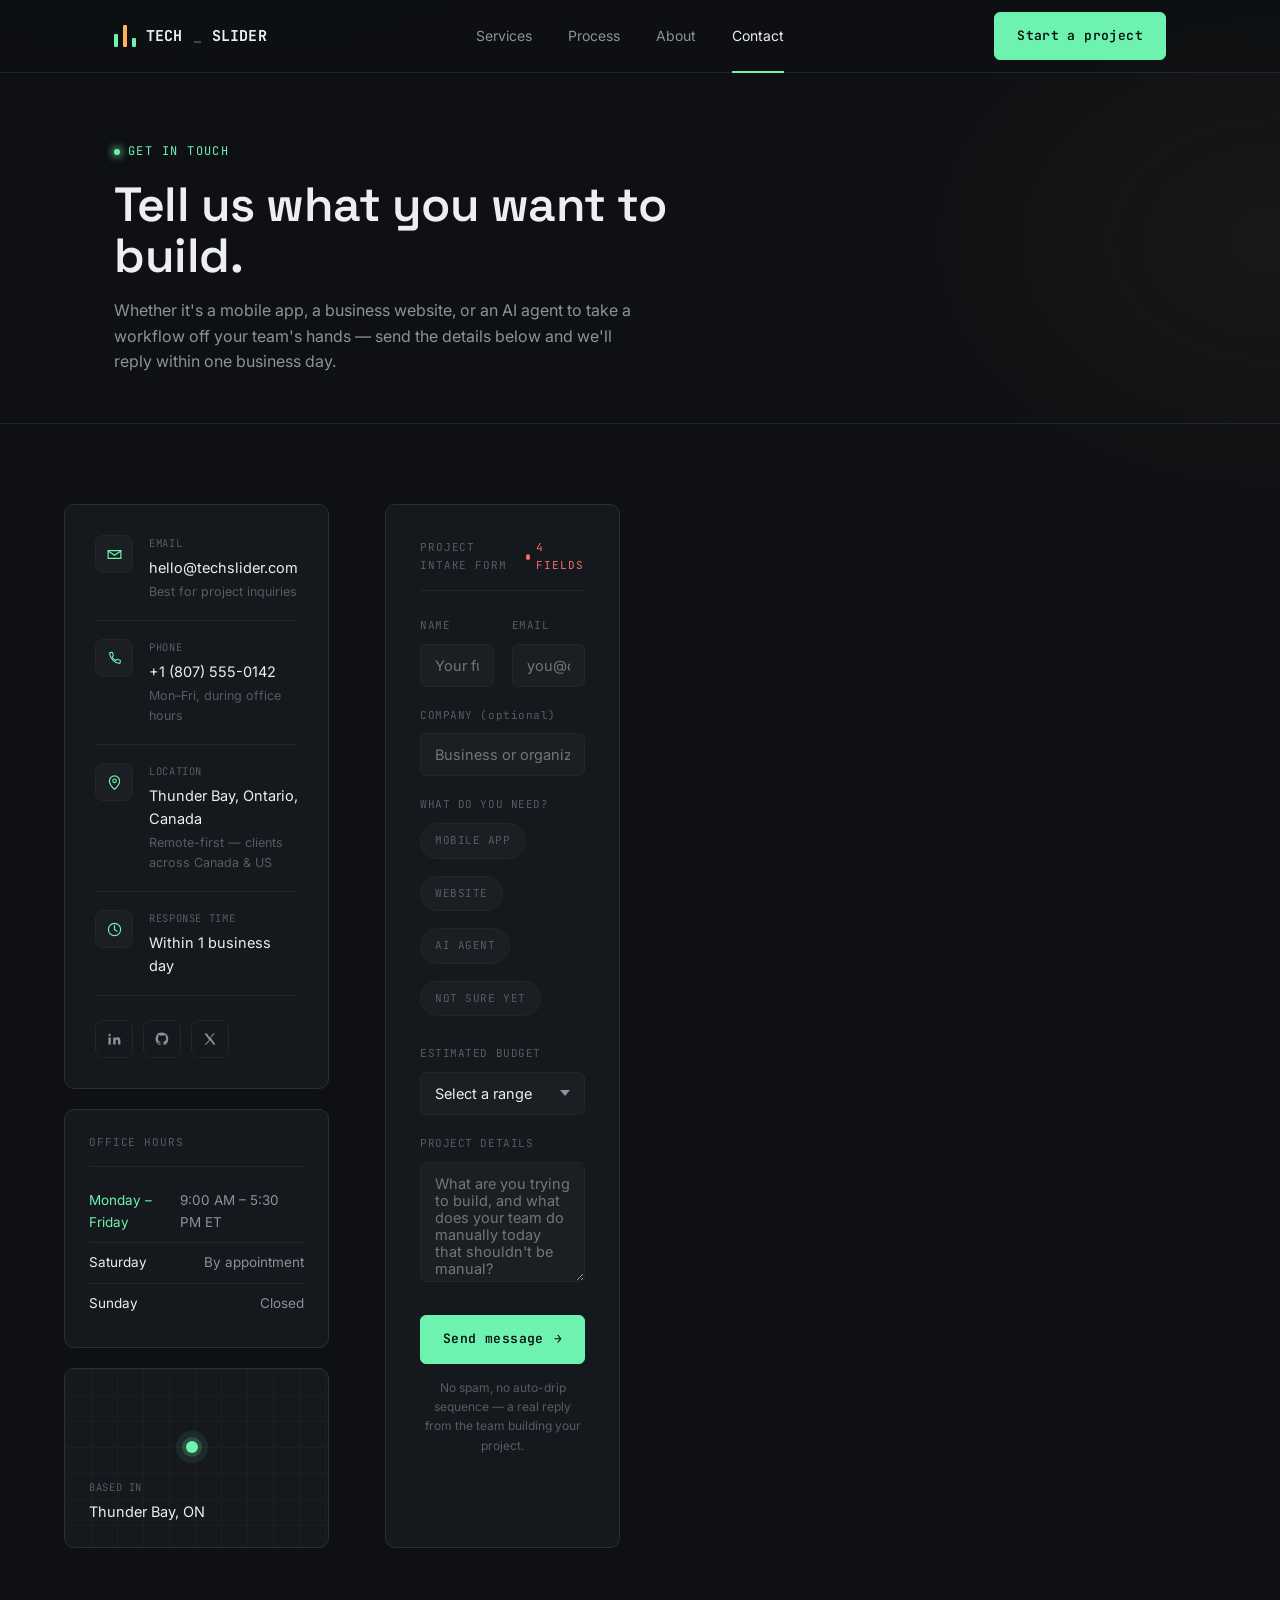
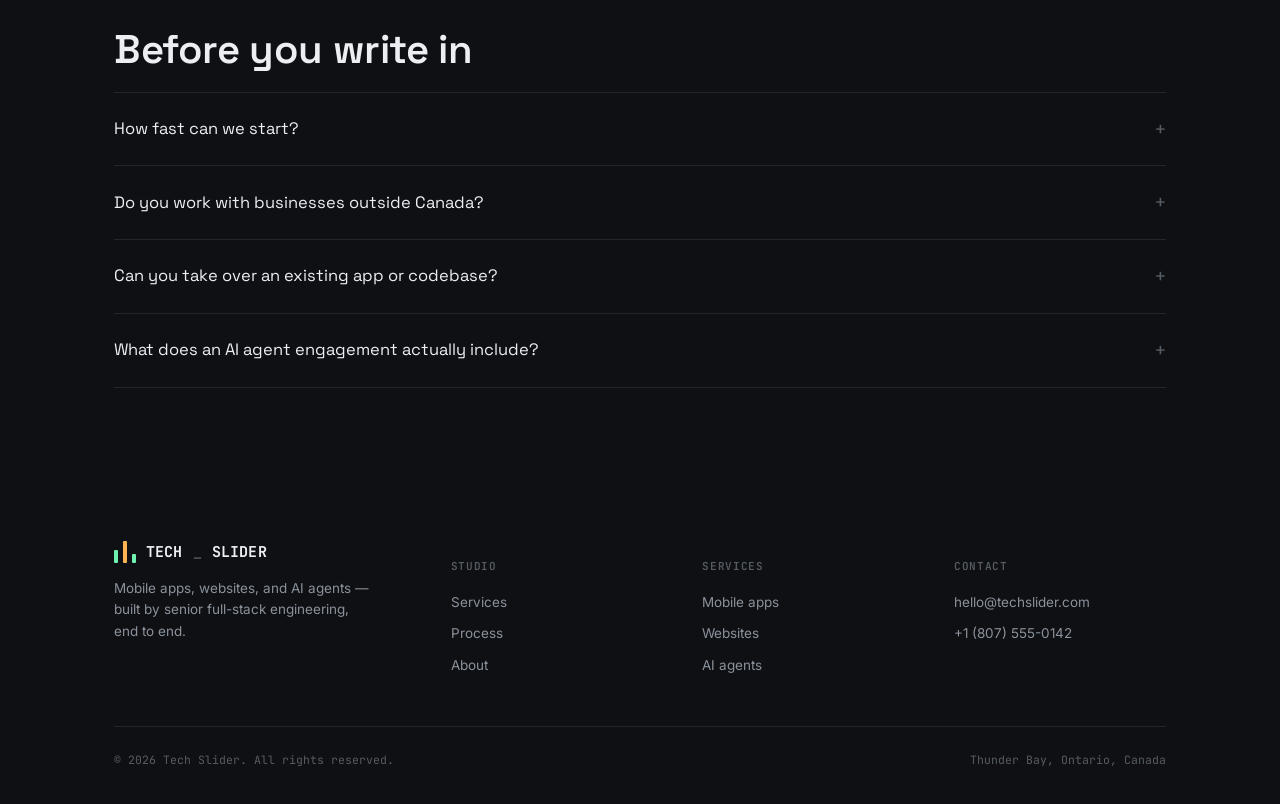
==== contact.html @ cacb7ee8 "update web" ====
<!DOCTYPE html>
<html lang="en">
<head>
<meta charset="UTF-8">
<meta name="viewport" content="width=device-width, initial-scale=1.0">
<title>Contact — Tech Slider</title>
<meta name="description" content="Get in touch with Tech Slider to start a mobile app, website, or AI agent project.">
<link rel="preconnect" href="https://fonts.googleapis.com">
<link href="https://fonts.googleapis.com/css2?family=Space+Grotesk:wght@500;600;700&family=Inter:wght@400;500;600&family=JetBrains+Mono:wght@400;500;600;700&display=swap" rel="stylesheet">
<link rel="stylesheet" href="styles.css">
</head>
<body>

<nav class="nav">
  <div class="wrap">
    <a href="index.html" class="logo">
      <span class="mark"><span></span><span></span><span></span></span>
      TECH<span class="dim">_</span>SLIDER
    </a>
    <div class="nav-links">
      <a href="index.html#services">Services</a>
      <a href="index.html#process">Process</a>
      <a href="index.html#founder">About</a>
      <a href="contact.html" class="active">Contact</a>
    </div>
    <div class="nav-right">
      <a href="contact.html" class="btn btn-primary">Start a project</a>
      <button class="nav-toggle" aria-label="Open menu">
        <svg width="18" height="18" viewBox="0 0 18 18" fill="none"><path d="M2 5h14M2 9h14M2 13h14" stroke="currentColor" stroke-width="1.6" stroke-linecap="round"/></svg>
      </button>
    </div>
  </div>
</nav>

<header class="page-hero">
  <div class="wrap">
    <span class="eyebrow">Get in touch</span>
    <h1>Tell us what you want to build.</h1>
    <p class="lede">Whether it's a mobile app, a business website, or an AI agent to take a workflow off your team's hands — send the details below and we'll reply within one business day.</p>
  </div>
</header>

<section class="contact-grid">
  <div class="wrap" style="display:grid; grid-template-columns: 0.85fr 1.15fr; gap:56px;">

    <div>
      <div class="info-panel">
        <div class="info-row">
          <span class="info-icon">
            <svg viewBox="0 0 20 20" fill="none"><path d="M2.5 5.5h15v9h-15v-9z" stroke="currentColor" stroke-width="1.4"/><path d="M2.5 6l7.5 5 7.5-5" stroke="currentColor" stroke-width="1.4" stroke-linecap="round"/></svg>
          </span>
          <div class="info-text">
            <div class="label">Email</div>
            <div class="value"><a href="mailto:hello@techslider.com">hello@techslider.com</a></div>
            <div class="sub">Best for project inquiries</div>
          </div>
        </div>
        <div class="info-row">
          <span class="info-icon">
            <svg viewBox="0 0 20 20" fill="none"><path d="M4 3.5c.5 3 1.7 6 4 8.3s5.3 3.5 8.3 4l.7-2.6a1.2 1.2 0 0 0-.9-1.4l-2.6-.7a1.2 1.2 0 0 0-1.2.3l-1 1a10 10 0 0 1-4.1-4.1l1-1a1.2 1.2 0 0 0 .3-1.2l-.7-2.6A1.2 1.2 0 0 0 6.4 2.8L4 3.5z" stroke="currentColor" stroke-width="1.3" stroke-linejoin="round"/></svg>
          </span>
          <div class="info-text">
            <div class="label">Phone</div>
            <div class="value"><a href="tel:+18075550142">+1 (807) 555-0142</a></div>
            <div class="sub">Mon–Fri, during office hours</div>
          </div>
        </div>
        <div class="info-row">
          <span class="info-icon">
            <svg viewBox="0 0 20 20" fill="none"><path d="M10 18s6-5.2 6-9.8A6 6 0 0 0 4 8.2C4 12.8 10 18 10 18z" stroke="currentColor" stroke-width="1.4"/><circle cx="10" cy="8" r="2.1" stroke="currentColor" stroke-width="1.3"/></svg>
          </span>
          <div class="info-text">
            <div class="label">Location</div>
            <div class="value">Thunder Bay, Ontario, Canada</div>
            <div class="sub">Remote-first — clients across Canada &amp; US</div>
          </div>
        </div>
        <div class="info-row">
          <span class="info-icon">
            <svg viewBox="0 0 20 20" fill="none"><circle cx="10" cy="10" r="7.2" stroke="currentColor" stroke-width="1.4"/><path d="M10 5.5V10l3 2" stroke="currentColor" stroke-width="1.4" stroke-linecap="round"/></svg>
          </span>
          <div class="info-text">
            <div class="label">Response time</div>
            <div class="value">Within 1 business day</div>
          </div>
        </div>

        <div class="social-row">
          <a href="#" aria-label="LinkedIn">
            <svg viewBox="0 0 20 20" fill="currentColor"><path d="M4.5 3.5a1.5 1.5 0 1 1 0 3 1.5 1.5 0 0 1 0-3zM3 8h3v9H3V8zm5.5 0h2.9v1.3h.04c.4-.76 1.4-1.56 2.9-1.56 3.1 0 3.66 2 3.66 4.65V17h-3v-4.1c0-1-.02-2.3-1.4-2.3-1.4 0-1.6 1.1-1.6 2.2V17h-3V8z"/></svg>
          </a>
          <a href="#" aria-label="GitHub">
            <svg viewBox="0 0 20 20" fill="currentColor"><path d="M10 2a8 8 0 0 0-2.53 15.6c.4.08.55-.17.55-.38v-1.5c-2.23.48-2.7-1.07-2.7-1.07-.36-.93-.9-1.18-.9-1.18-.73-.5.06-.5.06-.5.82.06 1.25.84 1.25.84.72 1.24 1.9.88 2.36.67.07-.53.28-.88.5-1.08-1.78-.2-3.65-.9-3.65-3.98 0-.88.31-1.6.83-2.16-.08-.2-.36-1.02.08-2.13 0 0 .67-.22 2.2.83a7.6 7.6 0 0 1 4 0c1.53-1.05 2.2-.83 2.2-.83.44 1.11.16 1.93.08 2.13.52.56.83 1.28.83 2.16 0 3.1-1.87 3.77-3.66 3.97.29.25.55.74.55 1.5v2.22c0 .21.15.47.56.38A8 8 0 0 0 10 2z"/></svg>
          </a>
          <a href="#" aria-label="X (Twitter)">
            <svg viewBox="0 0 20 20" fill="currentColor"><path d="M3 3l6.1 8.2L3.4 17h1.9l5-5.4 3.7 5.4H17l-6.3-8.6L16.1 3h-1.9l-4.6 5-3.4-5H3z"/></svg>
          </a>
        </div>
      </div>

      <div class="side-panels">
        <div class="mini-panel">
          <div class="console-head" style="margin-bottom:14px; padding-bottom:14px;">
            <span>Office Hours</span>
          </div>
          <div class="hours-row today"><span class="day">Monday – Friday</span><span>9:00 AM – 5:30 PM ET</span></div>
          <div class="hours-row"><span class="day">Saturday</span><span>By appointment</span></div>
          <div class="hours-row"><span class="day">Sunday</span><span>Closed</span></div>
        </div>

        <div class="mini-panel locale-panel">
          <div class="locale-grid"></div>
          <div class="locale-pin"></div>
          <div class="info-text">
            <div class="label">Based in</div>
            <div class="value">Thunder Bay, ON</div>
          </div>
        </div>
      </div>
    </div>

    <div class="form-panel">
      <div class="console-head">
        <span>Project Intake Form</span>
        <span class="rec">4 fields</span>
      </div>
      <form id="contact-form">
        <div class="field-row">
          <div class="field">
            <label for="name">Name</label>
            <input type="text" id="name" name="name" placeholder="Your full name" required>
          </div>
          <div class="field">
            <label for="email">Email</label>
            <input type="email" id="email" name="email" placeholder="you@company.com" required>
          </div>
        </div>

        <div class="field">
          <label for="company">Company <span style="text-transform:none; color:var(--text-faint);">(optional)</span></label>
          <input type="text" id="company" name="company" placeholder="Business or organization">
        </div>

        <div class="field">
          <label>What do you need?</label>
          <div class="chip-select">
            <label class="chip"><input type="radio" name="project-type" value="mobile"> Mobile app</label>
            <label class="chip"><input type="radio" name="project-type" value="website"> Website</label>
            <label class="chip"><input type="radio" name="project-type" value="ai-agent"> AI agent</label>
            <label class="chip"><input type="radio" name="project-type" value="not-sure"> Not sure yet</label>
          </div>
        </div>

        <div class="field" style="margin-top:20px;">
          <label for="budget">Estimated budget</label>
          <select id="budget" name="budget">
            <option value="">Select a range</option>
            <option value="under-5k">Under $5,000</option>
            <option value="5k-15k">$5,000 – $15,000</option>
            <option value="15k-40k">$15,000 – $40,000</option>
            <option value="40k-plus">$40,000+</option>
          </select>
        </div>

        <div class="field">
          <label for="message">Project details</label>
          <textarea id="message" name="message" placeholder="What are you trying to build, and what does your team do manually today that shouldn't be manual?" required></textarea>
        </div>

        <button type="submit" class="btn btn-primary form-submit">Send message <span class="arrow">→</span></button>
        <p class="form-note">No spam, no auto-drip sequence — a real reply from the team building your project.</p>
        <div class="form-success" id="form-success">
          <svg viewBox="0 0 20 20" fill="none"><circle cx="10" cy="10" r="8" stroke="currentColor" stroke-width="1.4"/><path d="M6.5 10.3l2.3 2.3 4.7-5" stroke="currentColor" stroke-width="1.4" stroke-linecap="round" stroke-linejoin="round"/></svg>
          <span>Message ready — your email client should have opened. If not, write to <strong>hello@techslider.com</strong> directly.</span>
        </div>
      </form>
    </div>

  </div>
</section>

<section class="faq-band" id="faq">
  <div class="wrap">
    <div class="section-head" style="margin-bottom:20px;">
      <h2>Before you write in</h2>
    </div>
    <div class="faq-list">
      <div class="faq-item">
        <button class="faq-q">How fast can we start?<span class="plus">+</span></button>
        <div class="faq-a"><p>Most projects begin discovery within a week of the first call, once scope and timeline are agreed.</p></div>
      </div>
      <div class="faq-item">
        <button class="faq-q">Do you work with businesses outside Canada?<span class="plus">+</span></button>
        <div class="faq-a"><p>Yes — the studio is remote-first and works with clients across Canada and the US on Eastern-friendly hours.</p></div>
      </div>
      <div class="faq-item">
        <button class="faq-q">Can you take over an existing app or codebase?<span class="plus">+</span></button>
        <div class="faq-a"><p>Yes. We start with a short technical review before quoting, so estimates reflect the code as it actually is.</p></div>
      </div>
      <div class="faq-item">
        <button class="faq-q">What does an AI agent engagement actually include?<span class="plus">+</span></button>
        <div class="faq-a"><p>Mapping the workflow, building the agent against your real tools and data, and a tuning period after launch to fix edge cases.</p></div>
      </div>
    </div>
  </div>
</section>

<footer>
  <div class="wrap">
    <div class="foot-top">
      <div class="foot-brand">
        <a href="index.html" class="logo">
          <span class="mark"><span></span><span></span><span></span></span>
          TECH<span class="dim">_</span>SLIDER
        </a>
        <p>Mobile apps, websites, and AI agents — built by senior full-stack engineering, end to end.</p>
      </div>
      <div class="foot-col">
        <h5>Studio</h5>
        <a href="index.html#services">Services</a>
        <a href="index.html#process">Process</a>
        <a href="index.html#founder">About</a>
      </div>
      <div class="foot-col">
        <h5>Services</h5>
        <a href="index.html#services">Mobile apps</a>
        <a href="index.html#services">Websites</a>
        <a href="index.html#services">AI agents</a>
      </div>
      <div class="foot-col">
        <h5>Contact</h5>
        <a href="mailto:hello@techslider.com">hello@techslider.com</a>
        <a href="tel:+18075550142">+1 (807) 555-0142</a>
      </div>
    </div>
    <div class="foot-bottom">
      <span>© <span id="year">2026</span> Tech Slider. All rights reserved.</span>
      <span>Thunder Bay, Ontario, Canada</span>
    </div>
  </div>
</footer>

<script src="script.js"></script>
</body>
</html>
---- styles.css ----
/* ==========================================================================
   TECH SLIDER — design tokens
   Concept: a mixing console. The company name is taken literally — every
   section reads like a channel strip on a hardware mixer, with faders,
   meters, and channel numbers standing in for services and process steps.
   ========================================================================== */

:root {
  /* color */
  --ink:        #0E1013;   /* page background */
  --panel:      #15181C;   /* raised panel background */
  --panel-2:    #1B1F24;   /* deeper inset panel */
  --line:       #2B2F35;   /* hairline dividers */
  --line-soft:  #22262B;
  --text:       #ECEEF1;   /* primary text */
  --text-muted: #8B929C;   /* secondary text */
  --text-faint: #565C64;   /* tertiary / labels */
  --signal:     #6EF2B0;   /* mint signal-green — primary accent */
  --signal-dim: #3E8A6B;
  --amber:      #FFB454;   /* secondary accent — warm signal */
  --red-peak:   #FF6B6B;   /* peak / alert accent, used sparingly */

  /* type */
  --font-display: 'Space Grotesk', 'Arial Narrow', sans-serif;
  --font-body:    'Inter', -apple-system, BlinkMacSystemFont, sans-serif;
  --font-mono:    'JetBrains Mono', 'SFMono-Regular', Consolas, monospace;

  /* layout */
  --max: 1180px;
  --edge: clamp(20px, 5vw, 64px);
  --radius: 10px;
  --radius-sm: 6px;
}

@media (prefers-reduced-motion: no-preference) {
  :root { --transition-base: 220ms cubic-bezier(.4,0,.2,1); }
}
@media (prefers-reduced-motion: reduce) {
  :root { --transition-base: 0ms; }
}

* { box-sizing: border-box; }
html { scroll-behavior: smooth; }
@media (prefers-reduced-motion: reduce) {
  html { scroll-behavior: auto; }
  *, *::before, *::after { animation-duration: 0.01ms !important; animation-iteration-count: 1 !important; transition-duration: 0.01ms !important; }
}

body {
  margin: 0;
  background: var(--ink);
  background-image:
    radial-gradient(ellipse 900px 500px at 15% -10%, rgba(110,242,176,0.06), transparent 60%),
    radial-gradient(ellipse 700px 500px at 100% 10%, rgba(255,180,84,0.05), transparent 55%);
  color: var(--text);
  font-family: var(--font-body);
  font-size: 16px;
  line-height: 1.6;
  -webkit-font-smoothing: antialiased;
}

img, svg { display: block; max-width: 100%; }
a { color: inherit; text-decoration: none; }
button { font: inherit; }

::selection { background: var(--signal); color: #06110C; }

:focus-visible {
  outline: 2px solid var(--signal);
  outline-offset: 3px;
  border-radius: 3px;
}

.wrap {
  max-width: var(--max);
  margin: 0 auto;
  padding-left: var(--edge);
  padding-right: var(--edge);
}

.eyebrow {
  font-family: var(--font-mono);
  font-size: 12px;
  letter-spacing: 0.12em;
  text-transform: uppercase;
  color: var(--signal);
  display: inline-flex;
  align-items: center;
  gap: 8px;
}
.eyebrow::before {
  content: "";
  width: 6px;
  height: 6px;
  border-radius: 50%;
  background: var(--signal);
  box-shadow: 0 0 8px 1px var(--signal);
}

h1, h2, h3, h4 {
  font-family: var(--font-display);
  font-weight: 600;
  letter-spacing: -0.01em;
  line-height: 1.08;
  margin: 0;
  color: var(--text);
}

p { margin: 0; color: var(--text-muted); }

.section-head {
  display: flex;
  flex-wrap: wrap;
  align-items: flex-end;
  justify-content: space-between;
  gap: 24px;
  margin-bottom: 48px;
}
.section-head h2 { font-size: clamp(28px, 4vw, 40px); max-width: 620px; }
.section-head .desc { max-width: 380px; font-size: 15px; }

/* ---- buttons ---- */
.btn {
  display: inline-flex;
  align-items: center;
  gap: 10px;
  font-family: var(--font-mono);
  font-size: 13px;
  letter-spacing: 0.03em;
  padding: 13px 22px;
  border-radius: var(--radius-sm);
  border: 1px solid var(--line);
  cursor: pointer;
  transition: border-color var(--transition-base), transform var(--transition-base), background var(--transition-base);
  white-space: nowrap;
}
.btn-primary {
  background: var(--signal);
  color: #06120C;
  border-color: var(--signal);
  font-weight: 600;
}
.btn-primary:hover { transform: translateY(-1px); box-shadow: 0 8px 24px -8px rgba(110,242,176,0.5); }
.btn-ghost {
  background: transparent;
  color: var(--text);
}
.btn-ghost:hover { border-color: var(--text-faint); background: var(--panel); }
.btn-ghost .arrow, .btn-primary .arrow { transition: transform var(--transition-base); }
.btn:hover .arrow { transform: translateX(3px); }

/* ==========================================================================
   NAV
   ========================================================================== */
.nav {
  position: sticky;
  top: 0;
  z-index: 50;
  background: rgba(14,16,19,0.82);
  backdrop-filter: blur(10px);
  border-bottom: 1px solid var(--line-soft);
}
.nav .wrap {
  display: flex;
  align-items: center;
  justify-content: space-between;
  height: 72px;
}
.logo {
  display: flex;
  align-items: center;
  gap: 10px;
  font-family: var(--font-mono);
  font-size: 15px;
  font-weight: 700;
  letter-spacing: 0.01em;
}
.logo .mark {
  width: 22px;
  height: 22px;
  position: relative;
}
.logo .mark span {
  position: absolute;
  bottom: 0;
  width: 4px;
  background: var(--signal);
  border-radius: 1px;
}
.logo .mark span:nth-child(1) { left: 0;  height: 60%; }
.logo .mark span:nth-child(2) { left: 9px; height: 100%; background: var(--amber); }
.logo .mark span:nth-child(3) { left: 18px; height: 40%; }
.logo .dim { color: var(--text-faint); font-weight: 500; }

.nav-links {
  display: flex;
  gap: 36px;
  font-size: 14px;
  color: var(--text-muted);
}
.nav-links a { transition: color var(--transition-base); position: relative; }
.nav-links a:hover, .nav-links a.active { color: var(--text); }
.nav-links a.active::after {
  content: "";
  position: absolute;
  left: 0; right: 0; bottom: -26px;
  height: 2px;
  background: var(--signal);
}
.nav-right { display: flex; align-items: center; gap: 20px; }
.nav-toggle {
  display: none;
  background: none;
  border: 1px solid var(--line);
  border-radius: var(--radius-sm);
  width: 40px; height: 40px;
  color: var(--text);
  align-items: center;
  justify-content: center;
}

@media (max-width: 860px) {
  .nav-links { display: none; }
  .nav-toggle { display: flex; }
}

/* ==========================================================================
   HERO / CONSOLE
   ========================================================================== */
.hero {
  padding: 76px 0 60px;
  border-bottom: 1px solid var(--line-soft);
}
.hero .wrap {
  display: grid;
  grid-template-columns: 1.1fr 0.9fr;
  gap: 56px;
  align-items: center;
}
.hero-copy h1 { font-size: clamp(34px, 5vw, 56px); margin-top: 18px; }
.hero-copy h1 .accent { color: var(--signal); }
.hero-copy .lede {
  margin-top: 20px;
  font-size: 17px;
  max-width: 480px;
}
.hero-actions {
  display: flex;
  gap: 14px;
  margin-top: 34px;
  flex-wrap: wrap;
}

/* console panel */
.console {
  background: linear-gradient(180deg, var(--panel), var(--panel-2));
  border: 1px solid var(--line);
  border-radius: var(--radius);
  padding: 26px 22px 20px;
  box-shadow: 0 30px 60px -30px rgba(0,0,0,0.6), inset 0 1px 0 rgba(255,255,255,0.03);
}
.console-head {
  display: flex;
  justify-content: space-between;
  align-items: center;
  font-family: var(--font-mono);
  font-size: 11px;
  letter-spacing: 0.08em;
  text-transform: uppercase;
  color: var(--text-faint);
  padding-bottom: 16px;
  margin-bottom: 20px;
  border-bottom: 1px solid var(--line-soft);
}
.console-head .rec { display: flex; align-items: center; gap: 6px; color: var(--red-peak); }
.console-head .rec::before {
  content: "";
  width: 6px; height: 6px; border-radius: 50%;
  background: var(--red-peak);
  animation: pulse 1.6s ease-in-out infinite;
}
@keyframes pulse { 0%,100% { opacity: 1; } 50% { opacity: 0.25; } }

.channels {
  display: grid;
  grid-template-columns: repeat(3, 1fr);
  gap: 14px;
}
.channel {
  background: var(--panel-2);
  border: 1px solid var(--line-soft);
  border-radius: var(--radius-sm);
  padding: 14px 10px 16px;
  display: flex;
  flex-direction: column;
  align-items: center;
  gap: 12px;
}
.channel .ch-num {
  font-family: var(--font-mono);
  font-size: 10px;
  color: var(--text-faint);
  letter-spacing: 0.06em;
}
.channel .ch-name {
  font-family: var(--font-mono);
  font-size: 11px;
  text-align: center;
  color: var(--text-muted);
  min-height: 28px;
  letter-spacing: 0.02em;
}
.fader-track {
  position: relative;
  height: 150px;
  width: 34px;
  display: flex;
  justify-content: center;
}
.fader-track input[type="range"] {
  -webkit-appearance: slider-vertical;
  appearance: slider-vertical;
  writing-mode: vertical-lr;
  direction: rtl;
  width: 28px;
  height: 150px;
  background: transparent;
  cursor: ns-resize;
}
/* track */
.fader-track input[type="range"] {
  --tint: var(--signal);
}
.fader-track input[type="range"]::-webkit-slider-runnable-track {
  width: 4px;
  background: var(--line);
  border-radius: 3px;
}
.fader-track input[type="range"]::-webkit-slider-thumb {
  -webkit-appearance: none;
  width: 26px;
  height: 14px;
  border-radius: 3px;
  background: var(--tint);
  border: 1px solid rgba(0,0,0,0.3);
  box-shadow: 0 2px 6px rgba(0,0,0,0.5);
  margin-left: -11px;
  cursor: ns-resize;
}
.fader-track input[type="range"]::-moz-range-track {
  width: 4px;
  background: var(--line);
  border-radius: 3px;
}
.fader-track input[type="range"]::-moz-range-thumb {
  width: 26px;
  height: 14px;
  border-radius: 3px;
  background: var(--tint);
  border: 1px solid rgba(0,0,0,0.3);
  cursor: ns-resize;
}
.channel:nth-child(2) .fader-track input[type="range"] { --tint: var(--amber); }

.ch-readout {
  font-family: var(--font-mono);
  font-size: 12px;
  color: var(--text);
  background: var(--ink);
  border: 1px solid var(--line-soft);
  border-radius: 4px;
  padding: 3px 8px;
  min-width: 44px;
  text-align: center;
}

.master {
  margin-top: 20px;
  padding-top: 18px;
  border-top: 1px solid var(--line-soft);
}
.master-row {
  display: flex;
  justify-content: space-between;
  align-items: baseline;
  font-family: var(--font-mono);
  font-size: 11px;
  color: var(--text-faint);
  letter-spacing: 0.06em;
  text-transform: uppercase;
  margin-bottom: 10px;
}
.master-row .val {
  font-size: 18px;
  color: var(--signal);
  letter-spacing: 0;
}
.meter {
  height: 8px;
  border-radius: 4px;
  background: var(--panel-2);
  border: 1px solid var(--line-soft);
  overflow: hidden;
}
.meter-fill {
  height: 100%;
  border-radius: 4px;
  background: linear-gradient(90deg, var(--signal-dim), var(--signal));
  transition: width 160ms linear;
  width: 55%;
}
.master-caption {
  margin-top: 10px;
  font-size: 12px;
  color: var(--text-faint);
}

@media (max-width: 900px) {
  .hero .wrap { grid-template-columns: 1fr; }
  .console { max-width: 420px; margin: 0 auto; width: 100%; }
}

/* ==========================================================================
   LOGO / TRUST STRIP
   ========================================================================== */
.strip {
  padding: 26px 0;
  border-bottom: 1px solid var(--line-soft);
}
.strip .wrap {
  display: flex;
  flex-wrap: wrap;
  gap: 28px 40px;
  align-items: center;
  justify-content: space-between;
}
.strip-label {
  font-family: var(--font-mono);
  font-size: 11px;
  letter-spacing: 0.08em;
  text-transform: uppercase;
  color: var(--text-faint);
}
.strip-items {
  display: flex;
  gap: 34px;
  flex-wrap: wrap;
  font-family: var(--font-mono);
  font-size: 13px;
  color: var(--text-muted);
}
.strip-items span { white-space: nowrap; }

/* ==========================================================================
   SERVICES — channel strips
   ========================================================================== */
.services { padding: 96px 0; border-bottom: 1px solid var(--line-soft); }

.strip-list { display: flex; flex-direction: column; border-top: 1px solid var(--line-soft); }
.svc {
  display: grid;
  grid-template-columns: 90px 1.3fr 1.6fr 130px;
  gap: 28px;
  align-items: center;
  padding: 30px 0;
  border-bottom: 1px solid var(--line-soft);
  transition: background var(--transition-base);
}
.svc:hover { background: rgba(255,255,255,0.015); }
.svc-num { font-family: var(--font-mono); font-size: 13px; color: var(--text-faint); }
.svc-main h3 { font-size: 22px; margin-bottom: 8px; }
.svc-main .tags {
  display: flex; flex-wrap: wrap; gap: 8px; margin-top: 14px;
}
.svc-main .tags span {
  font-family: var(--font-mono);
  font-size: 11px;
  color: var(--text-muted);
  background: var(--panel);
  border: 1px solid var(--line-soft);
  padding: 4px 9px;
  border-radius: 4px;
}
.svc-desc { font-size: 14.5px; }
.svc-meter { display: flex; flex-direction: column; gap: 8px; align-items: flex-end; }
.svc-meter .meter { width: 100%; }
.svc-meter .m-label {
  font-family: var(--font-mono);
  font-size: 10px;
  color: var(--text-faint);
  letter-spacing: 0.05em;
  text-transform: uppercase;
}

@media (max-width: 780px) {
  .svc { grid-template-columns: 1fr; gap: 12px; }
  .svc-meter { align-items: flex-start; }
}

/* ==========================================================================
   PROCESS — legit numbered sequence
   ========================================================================== */
.process { padding: 96px 0; border-bottom: 1px solid var(--line-soft); background: var(--panel); }
.steps {
  display: grid;
  grid-template-columns: repeat(5, 1fr);
  gap: 1px;
  background: var(--line-soft);
  border: 1px solid var(--line-soft);
  border-radius: var(--radius);
  overflow: hidden;
}
.step {
  background: var(--ink);
  padding: 28px 20px 24px;
  min-height: 210px;
  display: flex;
  flex-direction: column;
  justify-content: space-between;
}
.step .step-num {
  font-family: var(--font-mono);
  font-size: 26px;
  color: var(--line);
  font-weight: 600;
}
.step h4 { font-size: 16px; margin-top: 20px; }
.step p { font-size: 13px; margin-top: 8px; }
.step.is-current .step-num { color: var(--signal); }

@media (max-width: 900px) {
  .steps { grid-template-columns: 1fr 1fr; }
}
@media (max-width: 560px) {
  .steps { grid-template-columns: 1fr; }
  .step { min-height: auto; }
}

/* ==========================================================================
   FOUNDER / ABOUT
   ========================================================================== */
.founder { padding: 96px 0; border-bottom: 1px solid var(--line-soft); }
.founder .wrap {
  display: grid;
  grid-template-columns: 1fr 1fr;
  gap: 64px;
  align-items: center;
}
.founder-copy h2 { font-size: clamp(26px, 3.4vw, 34px); margin-top: 16px; }
.founder-copy p.lede { font-size: 16px; margin-top: 18px; color: var(--text-muted); }
.founder-copy .quote {
  margin-top: 26px;
  padding-left: 18px;
  border-left: 2px solid var(--signal);
  font-family: var(--font-display);
  font-size: 19px;
  color: var(--text);
  font-weight: 500;
  line-height: 1.5;
}
.founder-card {
  background: var(--panel);
  border: 1px solid var(--line);
  border-radius: var(--radius);
  padding: 28px;
}
.founder-card .grid-stats {
  display: grid;
  grid-template-columns: 1fr 1fr;
  gap: 22px;
}
.stat-label {
  font-family: var(--font-mono);
  font-size: 11px;
  letter-spacing: 0.05em;
  text-transform: uppercase;
  color: var(--text-faint);
  margin-bottom: 8px;
}
.stat-tags { display: flex; flex-wrap: wrap; gap: 6px; }
.stat-tags span {
  font-family: var(--font-mono);
  font-size: 11px;
  color: var(--text-muted);
  background: var(--panel-2);
  border: 1px solid var(--line-soft);
  padding: 3px 8px;
  border-radius: 4px;
}
.founder-card hr { border: none; border-top: 1px solid var(--line-soft); margin: 22px 0; }

@media (max-width: 860px) {
  .founder .wrap { grid-template-columns: 1fr; }
}

/* ==========================================================================
   CTA BANNER
   ========================================================================== */
.cta-band { padding: 90px 0; }
.cta-panel {
  background: linear-gradient(135deg, var(--panel), var(--panel-2));
  border: 1px solid var(--line);
  border-radius: var(--radius);
  padding: clamp(32px, 6vw, 64px);
  display: flex;
  justify-content: space-between;
  align-items: center;
  gap: 32px;
  flex-wrap: wrap;
  position: relative;
  overflow: hidden;
}
.cta-panel::before {
  content: "";
  position: absolute;
  inset: 0;
  background: radial-gradient(500px 240px at 90% -10%, rgba(110,242,176,0.14), transparent 60%);
  pointer-events: none;
}
.cta-panel h2 { font-size: clamp(24px, 3.4vw, 34px); max-width: 520px; position: relative; }
.cta-panel .actions { display: flex; gap: 14px; position: relative; flex-wrap: wrap; }

/* ==========================================================================
   FOOTER
   ========================================================================== */
footer { padding: 56px 0 34px; }
.foot-top {
  display: grid;
  grid-template-columns: 1.4fr 1fr 1fr 1fr;
  gap: 40px;
  padding-bottom: 40px;
  border-bottom: 1px solid var(--line-soft);
}
.foot-brand p { margin-top: 14px; font-size: 13.5px; max-width: 260px; }
.foot-col h5 {
  font-family: var(--font-mono);
  font-size: 11px;
  letter-spacing: 0.06em;
  text-transform: uppercase;
  color: var(--text-faint);
  margin-bottom: 16px;
  font-weight: 600;
}
.foot-col a, .foot-col p {
  display: block;
  font-size: 13.5px;
  color: var(--text-muted);
  margin-bottom: 10px;
  transition: color var(--transition-base);
}
.foot-col a:hover { color: var(--signal); }
.foot-bottom {
  display: flex;
  justify-content: space-between;
  flex-wrap: wrap;
  gap: 12px;
  padding-top: 24px;
  font-family: var(--font-mono);
  font-size: 11.5px;
  color: var(--text-faint);
}

@media (max-width: 780px) {
  .foot-top { grid-template-columns: 1fr 1fr; }
}
@media (max-width: 480px) {
  .foot-top { grid-template-columns: 1fr; }
}

/* ==========================================================================
   CONTACT PAGE
   ========================================================================== */
.page-hero { padding: 64px 0 48px; border-bottom: 1px solid var(--line-soft); }
.page-hero h1 { font-size: clamp(32px, 5vw, 48px); margin-top: 16px; max-width: 640px; }
.page-hero p.lede { font-size: 16px; margin-top: 16px; max-width: 520px; }

.contact-grid {
  padding: 80px 0;
  display: grid;
  grid-template-columns: 0.85fr 1.15fr;
  gap: 56px;
}
@media (max-width: 900px) {
  .contact-grid { grid-template-columns: 1fr; }
}

.info-panel {
  background: var(--panel);
  border: 1px solid var(--line);
  border-radius: var(--radius);
  padding: 30px;
  height: fit-content;
}
.info-row {
  display: flex;
  gap: 16px;
  padding: 18px 0;
  border-bottom: 1px solid var(--line-soft);
}
.info-row:first-child { padding-top: 0; }
.info-row:last-child { border-bottom: none; padding-bottom: 0; }
.info-icon {
  width: 38px; height: 38px;
  flex: 0 0 auto;
  display: flex; align-items: center; justify-content: center;
  border: 1px solid var(--line-soft);
  border-radius: 8px;
  color: var(--signal);
  background: var(--panel-2);
}
.info-icon svg { width: 17px; height: 17px; }
.info-text .label {
  font-family: var(--font-mono);
  font-size: 10.5px;
  letter-spacing: 0.06em;
  text-transform: uppercase;
  color: var(--text-faint);
  margin-bottom: 4px;
}
.info-text .value { font-size: 14.5px; color: var(--text); }
.info-text .value a:hover { color: var(--signal); }
.info-text .sub { font-size: 12.5px; color: var(--text-faint); margin-top: 3px; }

.social-row { display: flex; gap: 10px; margin-top: 24px; }
.social-row a {
  width: 38px; height: 38px;
  border: 1px solid var(--line-soft);
  border-radius: 8px;
  display: flex; align-items: center; justify-content: center;
  color: var(--text-muted);
  transition: color var(--transition-base), border-color var(--transition-base);
}
.social-row a:hover { color: var(--signal); border-color: var(--signal-dim); }
.social-row svg { width: 16px; height: 16px; }

/* form */
.form-panel {
  background: var(--panel);
  border: 1px solid var(--line);
  border-radius: var(--radius);
  padding: 34px;
}
.form-panel .console-head { margin-bottom: 26px; }
.field-row { display: grid; grid-template-columns: 1fr 1fr; gap: 18px; }
.field { margin-bottom: 20px; }
.field label {
  display: block;
  font-family: var(--font-mono);
  font-size: 11px;
  letter-spacing: 0.05em;
  text-transform: uppercase;
  color: var(--text-faint);
  margin-bottom: 9px;
}
.field input, .field select, .field textarea {
  width: 100%;
  background: var(--panel-2);
  border: 1px solid var(--line-soft);
  border-radius: var(--radius-sm);
  padding: 12px 14px;
  color: var(--text);
  font-family: var(--font-body);
  font-size: 14.5px;
  transition: border-color var(--transition-base);
}
.field select { appearance: none; background-image: url("data:image/svg+xml;utf8,<svg xmlns='http://www.w3.org/2000/svg' width='10' height='6'><path d='M0 0l5 6 5-6z' fill='%238B929C'/></svg>"); background-repeat: no-repeat; background-position: right 14px center; }
.field input:focus, .field select:focus, .field textarea:focus {
  outline: none;
  border-color: var(--signal);
}
.field textarea { resize: vertical; min-height: 120px; }
.field-hint { font-size: 11.5px; color: var(--text-faint); margin-top: 7px; }

.chip-select { display: flex; flex-wrap: wrap; gap: 8px; }
.chip {
  font-family: var(--font-mono);
  font-size: 12px;
  padding: 8px 14px;
  border: 1px solid var(--line-soft);
  border-radius: 20px;
  color: var(--text-muted);
  cursor: pointer;
  transition: all var(--transition-base);
  background: var(--panel-2);
}
.chip input { position: absolute; opacity: 0; pointer-events: none; }
.chip.is-active, .chip:has(input:checked) {
  border-color: var(--signal);
  color: var(--signal);
  background: rgba(110,242,176,0.08);
}

.form-submit {
  width: 100%;
  justify-content: center;
  margin-top: 6px;
}
.form-note {
  margin-top: 14px;
  font-size: 12px;
  color: var(--text-faint);
  text-align: center;
}
.form-success {
  display: none;
  align-items: center;
  gap: 12px;
  padding: 16px 18px;
  border: 1px solid var(--signal-dim);
  background: rgba(110,242,176,0.07);
  border-radius: var(--radius-sm);
  margin-top: 18px;
  font-size: 13.5px;
  color: var(--signal);
}
.form-success.show { display: flex; }
.form-success svg { width: 18px; height: 18px; flex: none; }

/* hours + map-style panel */
.side-panels { display: grid; gap: 20px; margin-top: 20px; }
.mini-panel {
  background: var(--panel);
  border: 1px solid var(--line);
  border-radius: var(--radius);
  padding: 24px;
}
.hours-row {
  display: flex; justify-content: space-between;
  font-size: 13.5px;
  padding: 9px 0;
  border-bottom: 1px solid var(--line-soft);
  color: var(--text-muted);
}
.hours-row:last-child { border-bottom: none; }
.hours-row .day { color: var(--text); }
.hours-row.today .day { color: var(--signal); }

.locale-panel {
  position: relative;
  overflow: hidden;
  min-height: 180px;
  display: flex;
  align-items: flex-end;
}
.locale-grid {
  position: absolute; inset: 0;
  background-image:
    linear-gradient(var(--line-soft) 1px, transparent 1px),
    linear-gradient(90deg, var(--line-soft) 1px, transparent 1px);
  background-size: 26px 26px;
  opacity: 0.5;
}
.locale-pin {
  position: absolute;
  top: 40%; left: 46%;
  width: 12px; height: 12px;
  border-radius: 50%;
  background: var(--signal);
  box-shadow: 0 0 0 4px rgba(110,242,176,0.18), 0 0 0 10px rgba(110,242,176,0.08);
}
.locale-panel .info-text { position: relative; z-index: 1; }

/* FAQ mini */
.faq-band { padding: 0 0 96px; }
.faq-list { border-top: 1px solid var(--line-soft); }
.faq-item { border-bottom: 1px solid var(--line-soft); }
.faq-q {
  width: 100%;
  display: flex;
  justify-content: space-between;
  align-items: center;
  padding: 22px 0;
  background: none;
  border: none;
  color: var(--text);
  font-family: var(--font-display);
  font-size: 16.5px;
  text-align: left;
  cursor: pointer;
}
.faq-q .plus {
  font-family: var(--font-mono);
  color: var(--text-faint);
  font-size: 18px;
  transition: transform var(--transition-base);
  flex: none;
  margin-left: 20px;
}
.faq-item.open .faq-q .plus { transform: rotate(45deg); color: var(--signal); }
.faq-a {
  max-height: 0;
  overflow: hidden;
  transition: max-height var(--transition-base);
}
.faq-item.open .faq-a { max-height: 200px; }
.faq-a p { font-size: 14.5px; padding-bottom: 22px; max-width: 640px; }
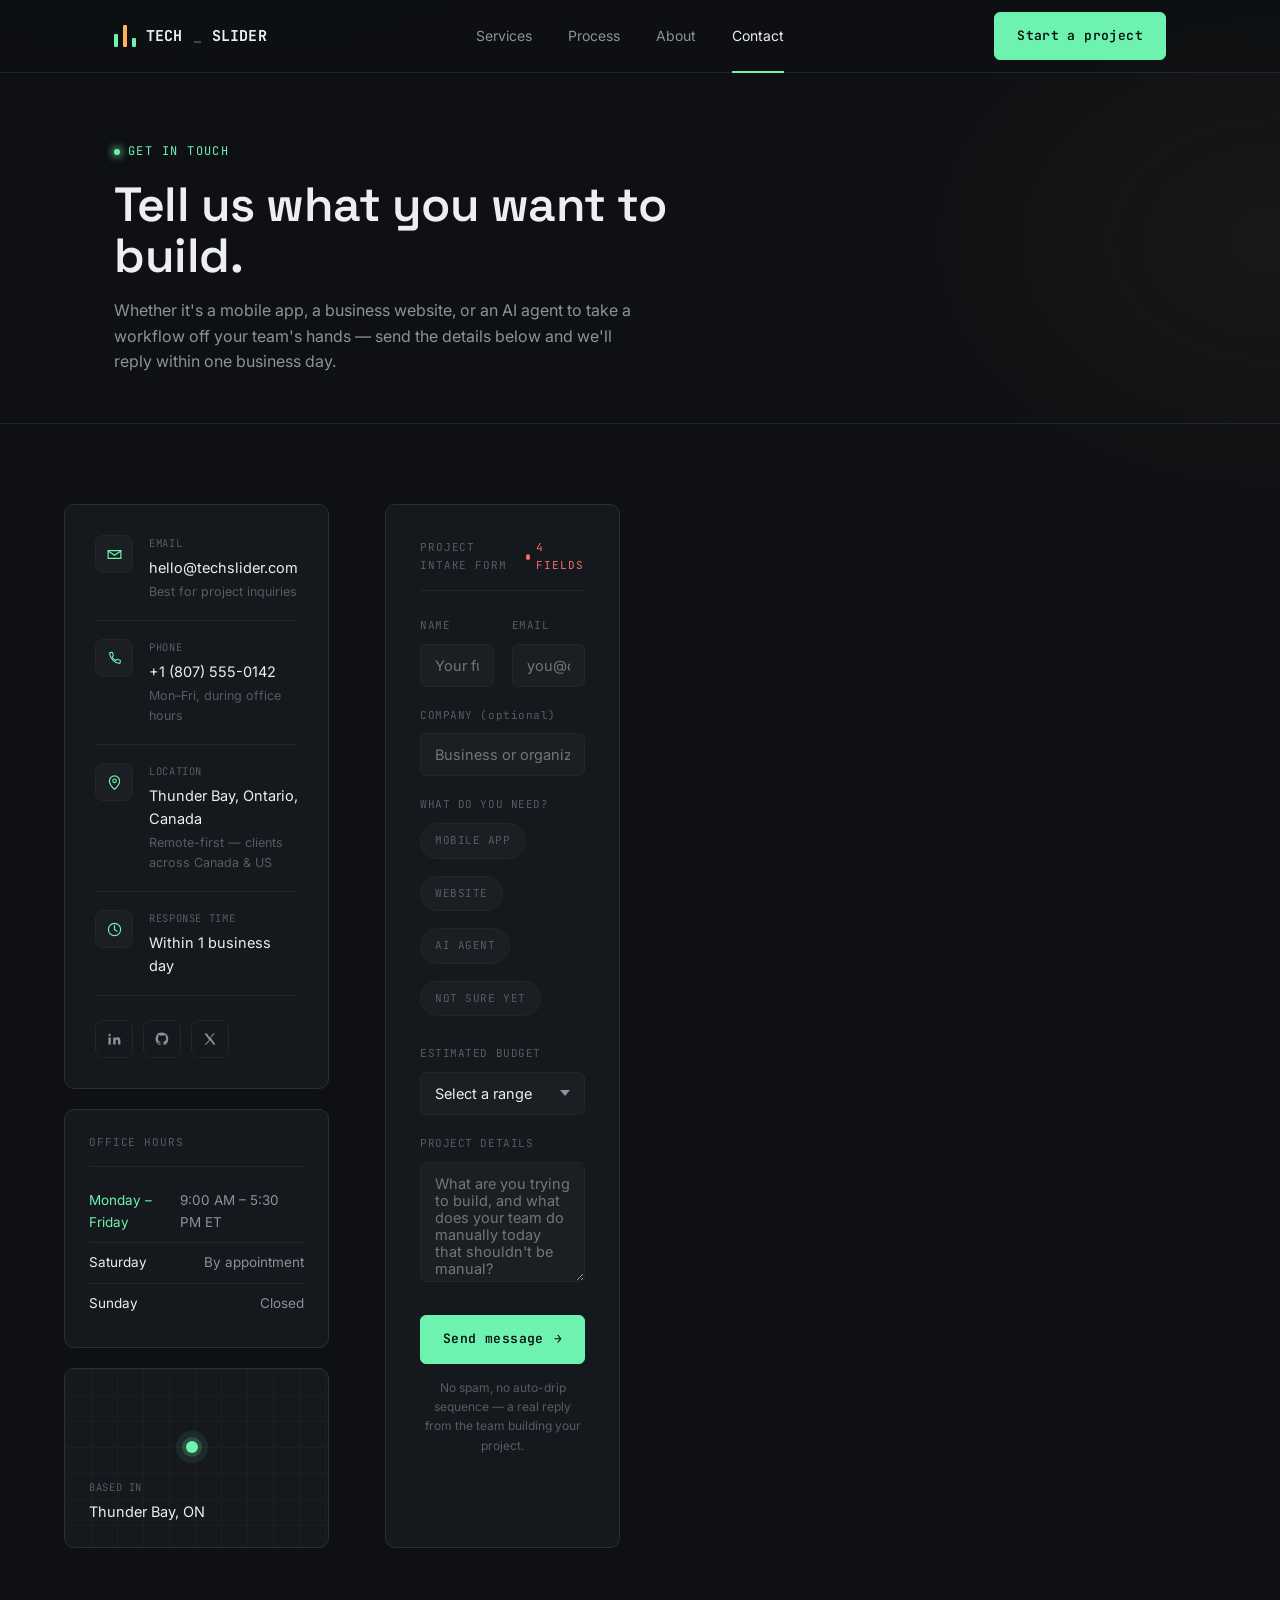
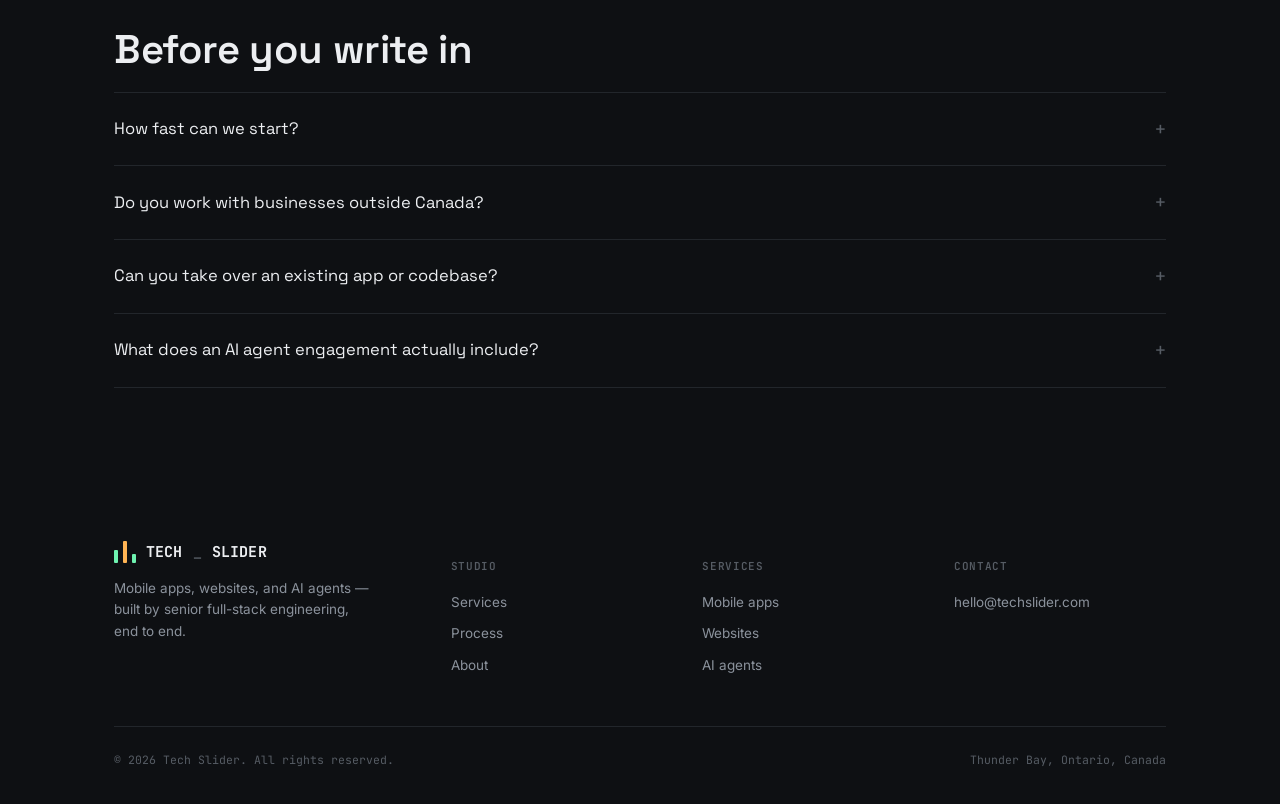
==== commit 3f7ea34a: "Remove phone number link from contact.html Removed phone number link from contact section." ====
--- a/contact.html
+++ b/contact.html
@@ -230,7 +230,6 @@
       <div class="foot-col">
         <h5>Contact</h5>
         <a href="mailto:hello@techslider.com">hello@techslider.com</a>
-        <a href="tel:+18075550142">+1 (807) 555-0142</a>
       </div>
     </div>
     <div class="foot-bottom">
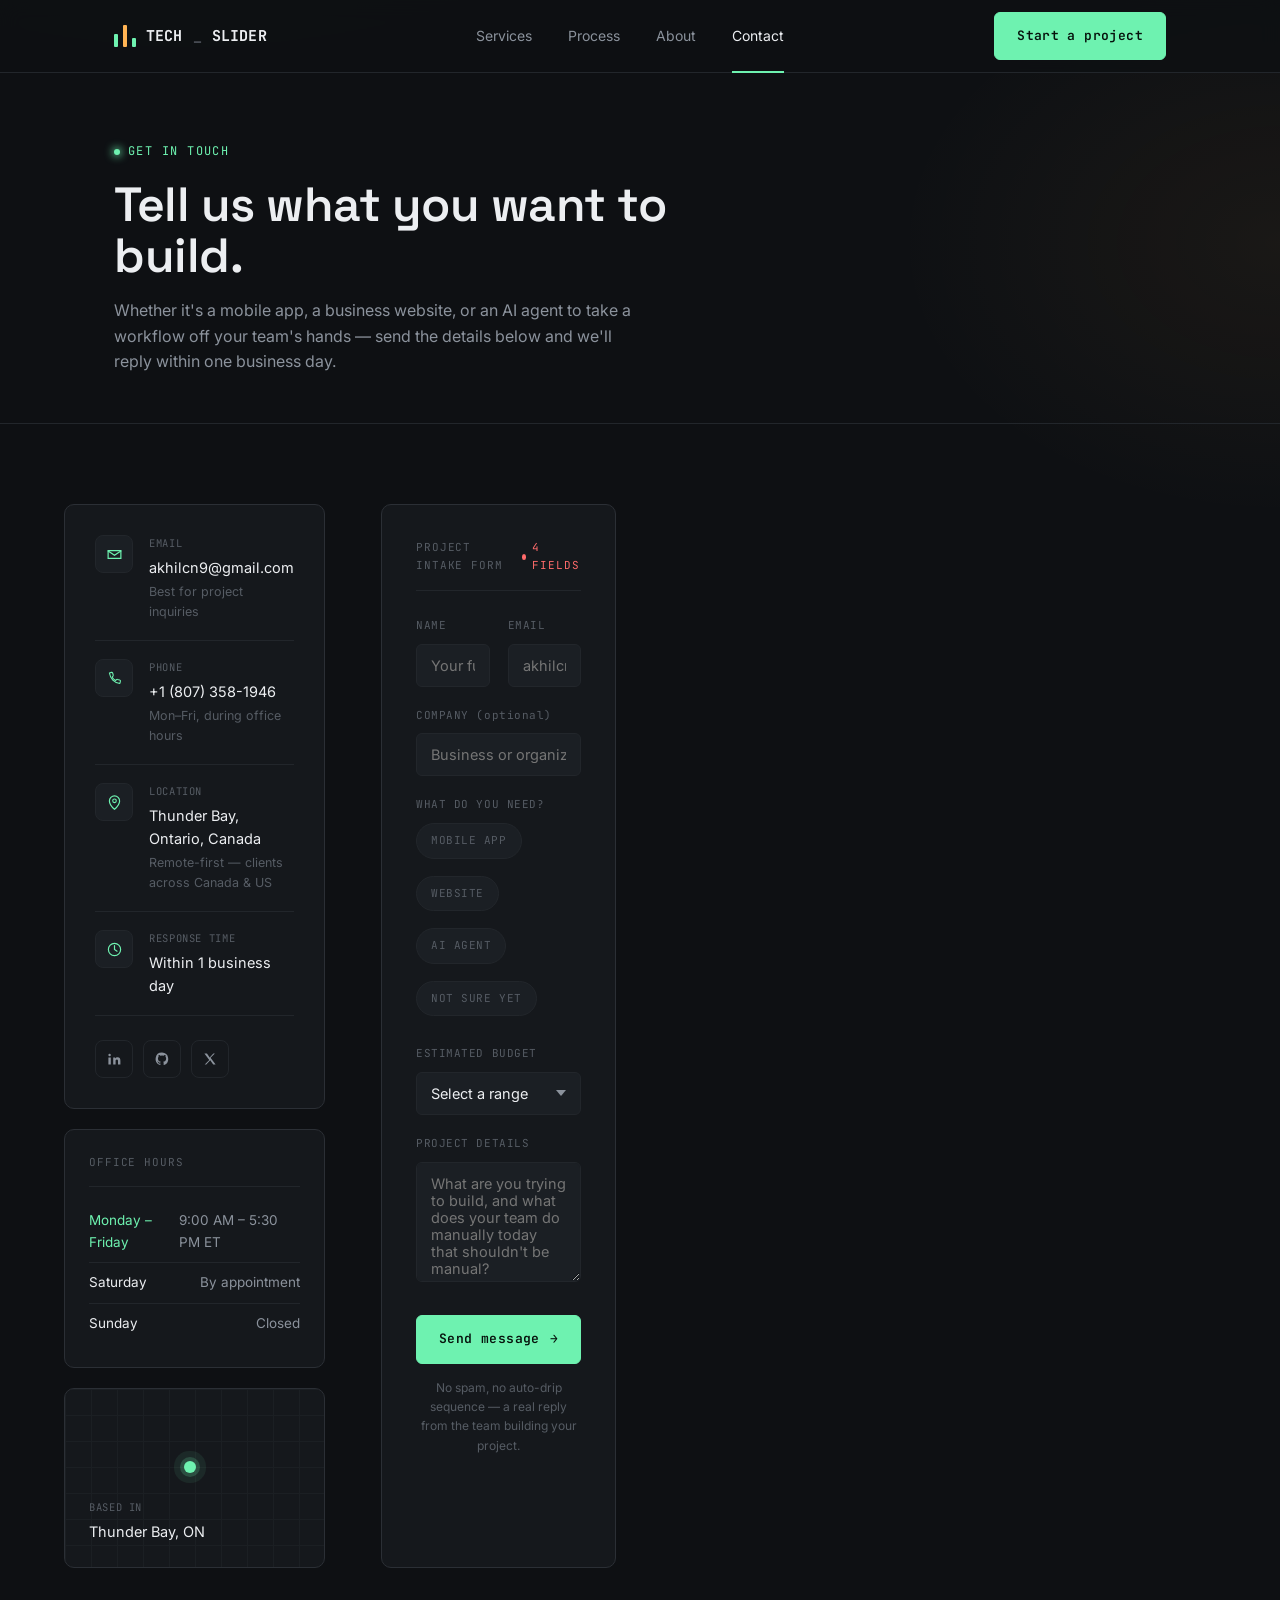
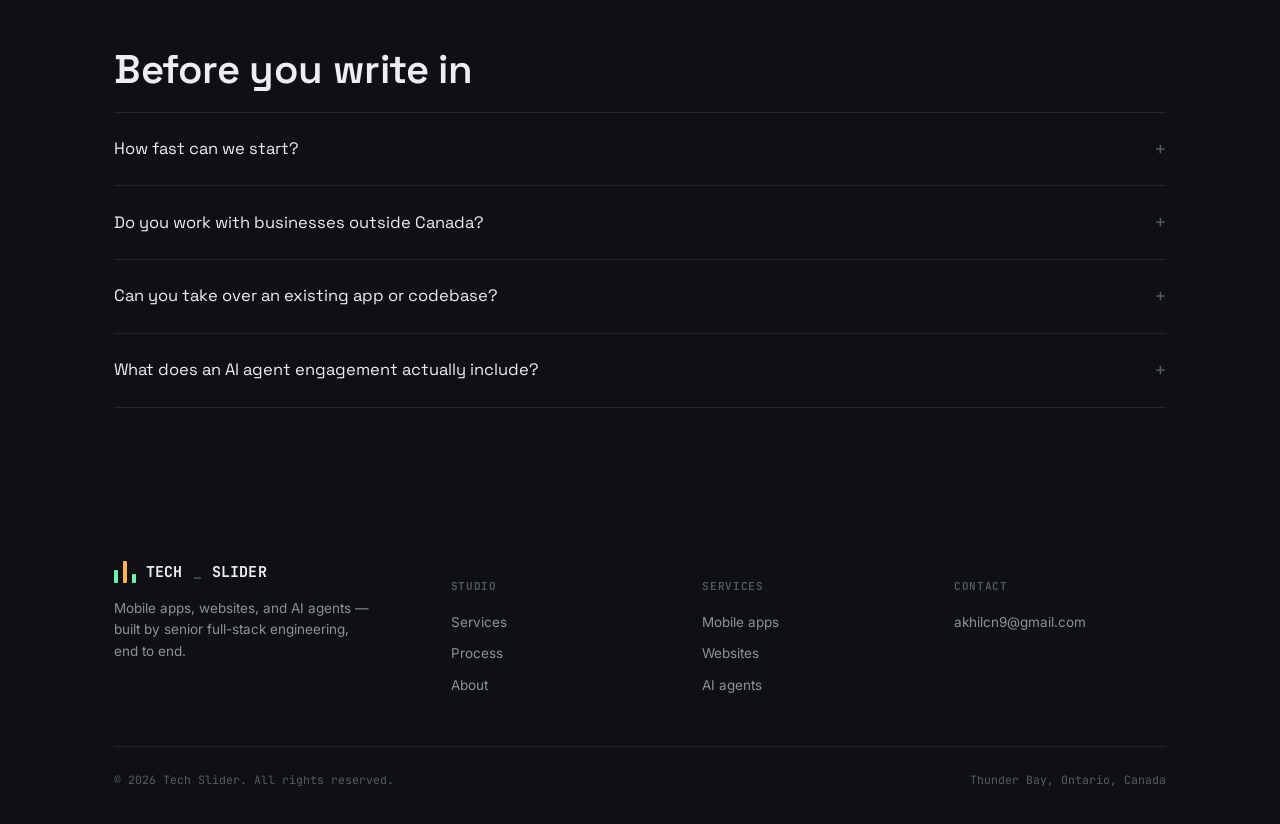
==== commit 7e38bcde: "Update contact email and phone number" ====
--- a/contact.html
+++ b/contact.html
@@ -51,7 +51,7 @@
           </span>
           <div class="info-text">
             <div class="label">Email</div>
-            <div class="value"><a href="mailto:hello@techslider.com">hello@techslider.com</a></div>
+            <div class="value"><a href="mailto:hello@techslider.com">akhilcn9@gmail.com</a></div>
             <div class="sub">Best for project inquiries</div>
           </div>
         </div>
@@ -61,7 +61,7 @@
           </span>
           <div class="info-text">
             <div class="label">Phone</div>
-            <div class="value"><a href="tel:+18075550142">+1 (807) 555-0142</a></div>
+            <div class="value"><a href="tel:+18075550142">+1 (807) 358-1946</a></div>
             <div class="sub">Mon–Fri, during office hours</div>
           </div>
         </div>
@@ -132,7 +132,7 @@
           </div>
           <div class="field">
             <label for="email">Email</label>
-            <input type="email" id="email" name="email" placeholder="you@company.com" required>
+            <input type="email" id="email" name="email" placeholder="akhilcn9@gmail.com" required>
           </div>
         </div>
 
@@ -171,7 +171,7 @@
         <p class="form-note">No spam, no auto-drip sequence — a real reply from the team building your project.</p>
         <div class="form-success" id="form-success">
           <svg viewBox="0 0 20 20" fill="none"><circle cx="10" cy="10" r="8" stroke="currentColor" stroke-width="1.4"/><path d="M6.5 10.3l2.3 2.3 4.7-5" stroke="currentColor" stroke-width="1.4" stroke-linecap="round" stroke-linejoin="round"/></svg>
-          <span>Message ready — your email client should have opened. If not, write to <strong>hello@techslider.com</strong> directly.</span>
+          <span>Message ready — your email client should have opened. If not, write to <strong>akhilcn9@gmail.com</strong> directly.</span>
         </div>
       </form>
     </div>
@@ -229,7 +229,7 @@
       </div>
       <div class="foot-col">
         <h5>Contact</h5>
-        <a href="mailto:hello@techslider.com">hello@techslider.com</a>
+        <a href="mailto:hello@techslider.com">akhilcn9@gmail.com</a>
       </div>
     </div>
     <div class="foot-bottom">
